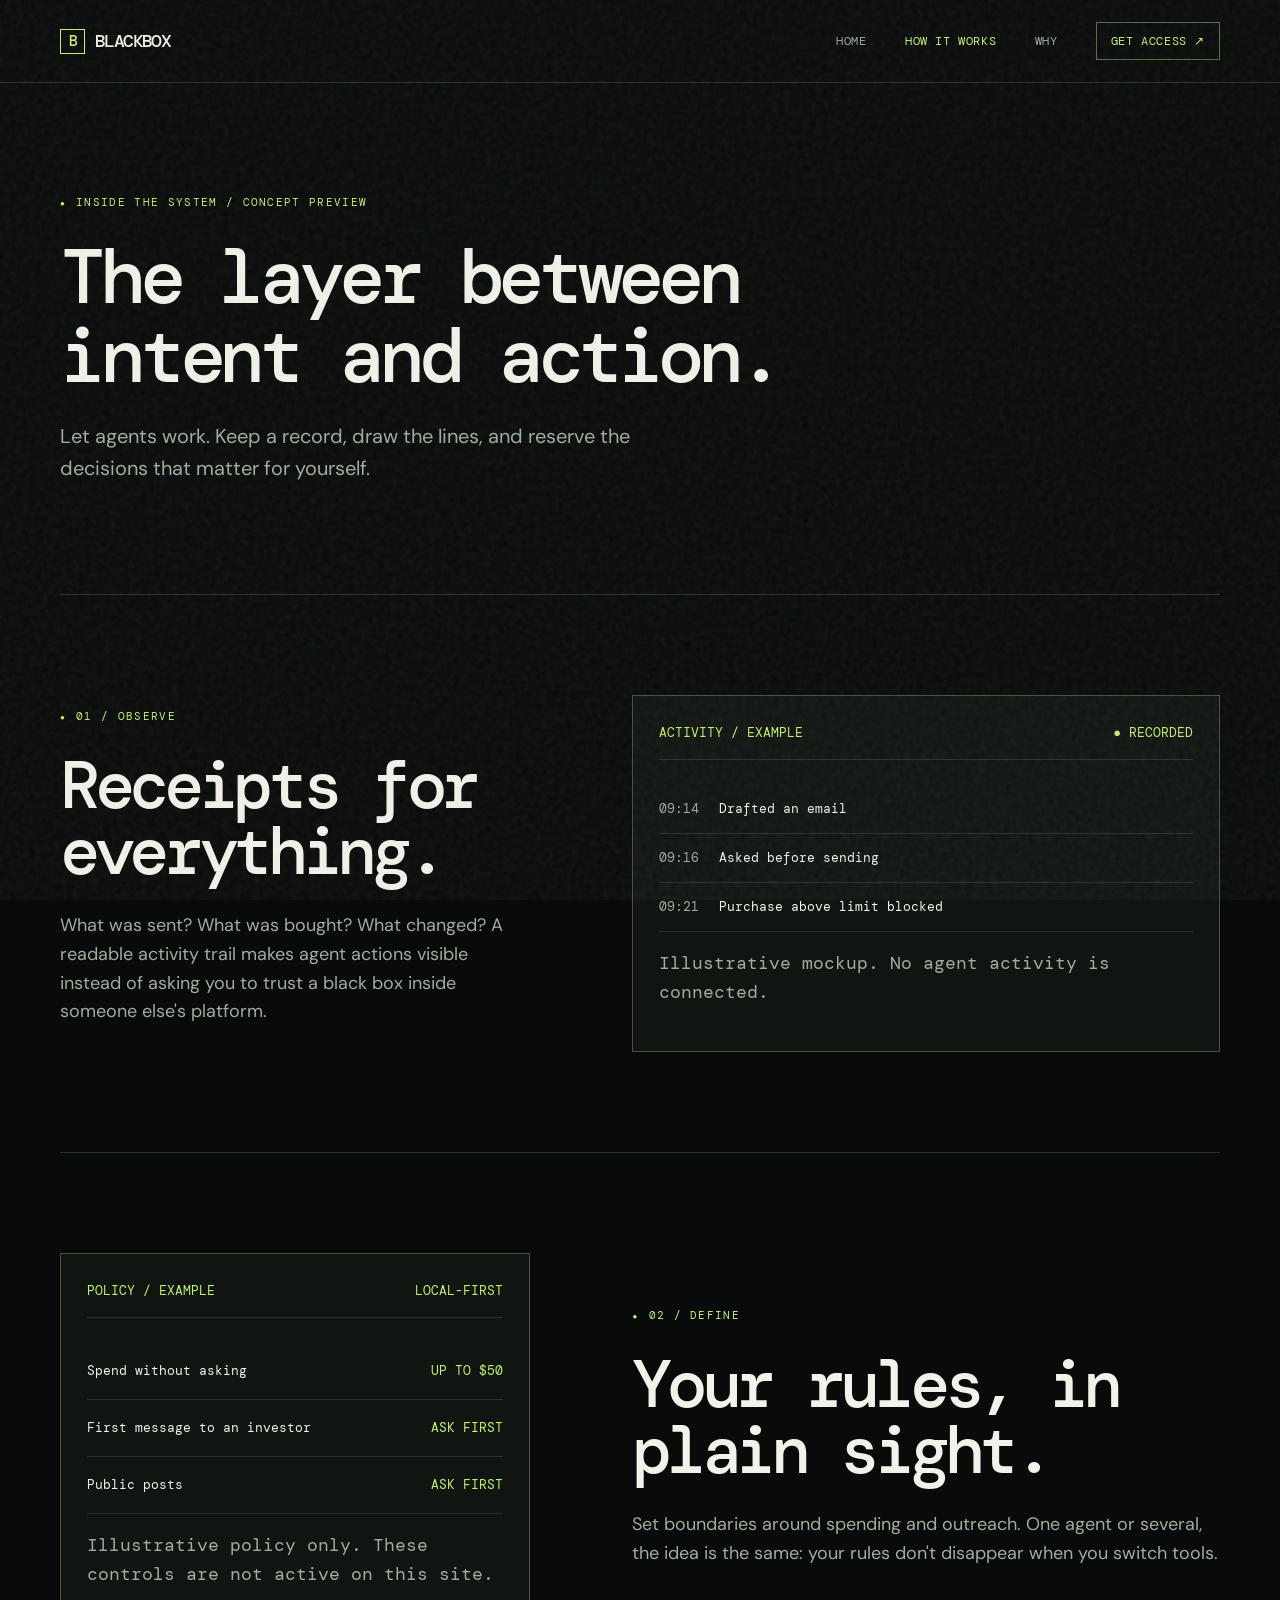
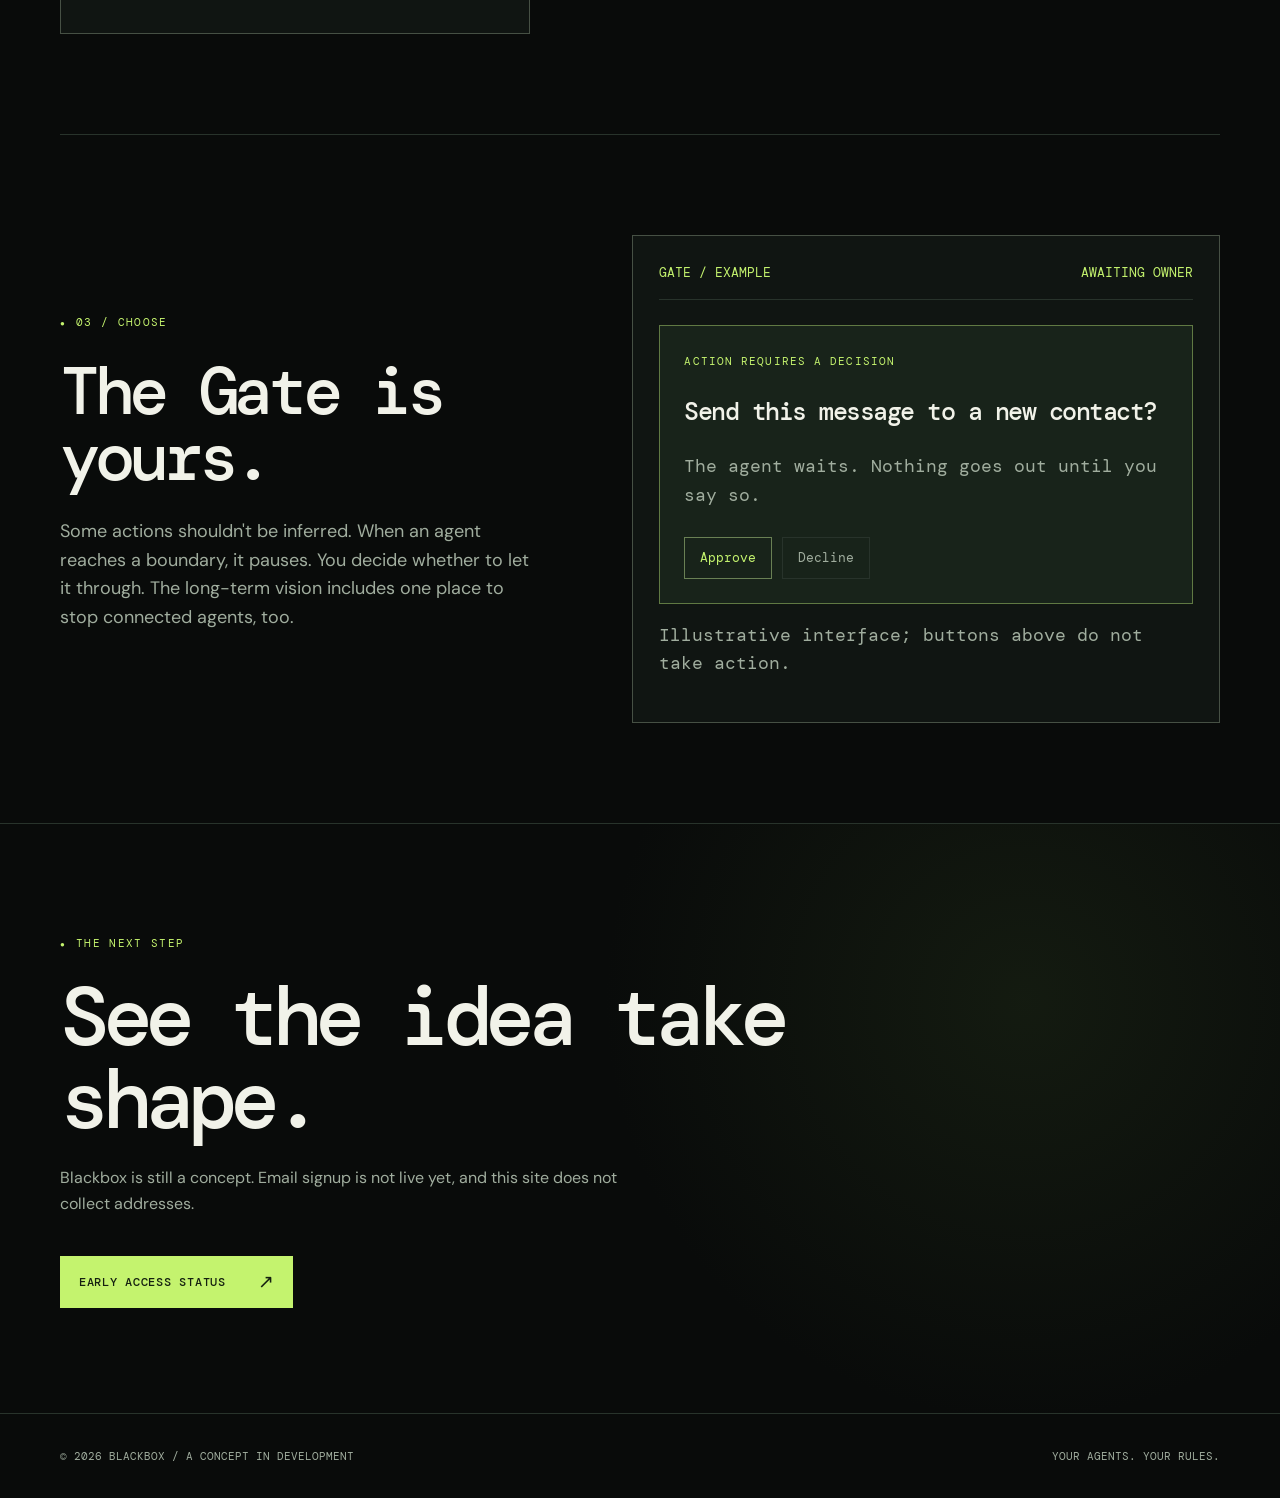
==== how-it-works.html @ 7f0dde43 "Explain receipts, rules and approval gate This file outlines the concept of Blackbox, detailing how " ====
<!doctype html><html lang="en"><head><meta charset="utf-8"><meta name="viewport" content="width=device-width,initial-scale=1"><meta name="theme-color" content="#090b0a"><meta name="description" content="How Blackbox aims to give personal AI agents receipts, rules and a user-controlled gate."><title>How it works | Blackbox</title><link rel="icon" href="favicon.svg" type="image/svg+xml"><link rel="stylesheet" href="styles.css"></head><body><header class="site-header"><div class="wrap header-inner"><a class="logo" href="index.html" aria-label="Blackbox home"><span class="logo-mark">B</span> BLACKBOX</a><nav class="nav" aria-label="Main navigation"><a href="index.html">Home</a><a aria-current="page" href="how-it-works.html">How it works</a><a href="why.html">Why</a><a class="nav-cta" href="index.html#early-access">Get access ↗</a></nav></div></header><main><div class="wrap page-hero"><span class="eyebrow">Inside the system / concept preview</span><h1 class="page-title">The layer between intent and action.</h1><p>Let agents work. Keep a record, draw the lines, and reserve the decisions that matter for yourself.</p></div><div class="wrap"><section class="feature"><div class="feature-copy"><span class="eyebrow">01 / Observe</span><h2>Receipts for everything.</h2><p>What was sent? What was bought? What changed? A readable activity trail makes agent actions visible instead of asking you to trust a black box inside someone else's platform.</p></div><div class="feature-panel" aria-label="Illustrative receipt"><div class="panel-top"><span>ACTIVITY / EXAMPLE</span><span>● RECORDED</span></div><div class="event"><time>09:14</time><strong>Drafted an email</strong></div><div class="event"><time>09:16</time><strong>Asked before sending</strong></div><div class="event"><time>09:21</time><strong>Purchase above limit blocked</strong></div><p class="disclaimer">Illustrative mockup. No agent activity is connected.</p></div></section><section class="feature reverse"><div class="feature-copy"><span class="eyebrow">02 / Define</span><h2>Your rules, in plain sight.</h2><p>Set boundaries around spending and outreach. One agent or several, the idea is the same: your rules don't disappear when you switch tools.</p></div><div class="feature-panel" aria-label="Illustrative rules"><div class="panel-top"><span>POLICY / EXAMPLE</span><span>LOCAL-FIRST</span></div><div class="rule"><span>Spend without asking</span><b>UP TO $50</b></div><div class="rule"><span>First message to an investor</span><b>ASK FIRST</b></div><div class="rule"><span>Public posts</span><b>ASK FIRST</b></div><p class="disclaimer">Illustrative policy only. These controls are not active on this site.</p></div></section><section class="feature"><div class="feature-copy"><span class="eyebrow">03 / Choose</span><h2>The Gate is yours.</h2><p>Some actions shouldn't be inferred. When an agent reaches a boundary, it pauses. You decide whether to let it through. The long-term vision includes one place to stop connected agents, too.</p></div><div class="feature-panel" aria-label="Illustrative approval gate"><div class="panel-top"><span>GATE / EXAMPLE</span><span>AWAITING OWNER</span></div><div class="gate"><span class="gate-label">ACTION REQUIRES A DECISION</span><h3>Send this message to a new contact?</h3><p class="smallnote">The agent waits. Nothing goes out until you say so.</p><div class="gate-choice"><span>Approve</span><span>Decline</span></div></div><p class="disclaimer">Illustrative interface; buttons above do not take action.</p></div></section></div><section class="signup"><div class="wrap"><span class="eyebrow">The next step</span><h2>See the idea take shape.</h2><p>Blackbox is still a concept. Email signup is not live yet, and this site does not collect addresses.</p><a class="action" href="index.html#early-access"><span>Early access status</span><span aria-hidden="true">↗</span></a></div></section></main><footer class="site-footer"><div class="wrap footer-inner"><span>© 2026 BLACKBOX / A CONCEPT IN DEVELOPMENT</span><span>YOUR AGENTS. YOUR RULES.</span></div></footer></body></html>
---- styles.css ----
@import url('https://fonts.googleapis.com/css2?family=DM+Mono:wght@400;500&family=DM+Sans:wght@400;500;600;700&display=swap');
:root{--ink:#090b0a;--panel:#101512;--line:#28332b;--white:#f1f2e9;--muted:#a0ad9e;--acid:#c4f36e;--mono:'DM Mono',monospace;--sans:'DM Sans',sans-serif}*{box-sizing:border-box}html{scroll-behavior:smooth}body{margin:0;background:var(--ink);color:var(--white);font:16px/1.6 var(--sans);overflow-x:hidden}body:before{content:'';position:fixed;inset:0;pointer-events:none;z-index:20;opacity:.07;background-image:url("data:image/svg+xml,%3Csvg viewBox='0 0 180 180' xmlns='http://www.w3.org/2000/svg'%3E%3Cfilter id='n'%3E%3CfeTurbulence type='fractalNoise' baseFrequency='.8' numOctaves='3' stitchTiles='stitch'/%3E%3C/filter%3E%3Crect width='100%25' height='100%25' filter='url(%23n)'/%3E%3C/svg%3E")}a{color:inherit;text-decoration:none}a:focus-visible,input:focus-visible,button:focus-visible{outline:2px solid var(--acid);outline-offset:4px}.wrap{width:min(1160px,calc(100% - 48px));margin:auto}.site-header{border-bottom:1px solid var(--line);position:relative;z-index:2}.header-inner{min-height:82px;display:flex;align-items:center;justify-content:space-between;gap:24px}.logo{font:500 18px var(--mono);letter-spacing:-.09em;display:flex;align-items:center;gap:10px}.logo-mark{display:inline-grid;place-items:center;width:25px;height:25px;border:1.5px solid var(--acid);color:var(--acid);font-size:15px}.nav{display:flex;align-items:center;gap:clamp(18px,3vw,42px);font:12px var(--mono);text-transform:uppercase;letter-spacing:.05em}.nav a{color:var(--muted)}.nav a:hover,.nav a[aria-current=page]{color:var(--acid)}.nav .nav-cta{border:1px solid #556e46;color:var(--acid);padding:10px 14px}.eyebrow,.micro{font:11px/1.5 var(--mono);letter-spacing:.12em;text-transform:uppercase;color:var(--acid)}.micro{color:var(--muted)}.eyebrow:before{content:'●';font-size:8px;margin-right:10px}.hero{min-height:690px;display:grid;grid-template-columns:minmax(0,1.2fr) minmax(280px,.8fr);align-items:center;gap:35px;padding-block:105px 115px;position:relative}.hero:after{content:'';position:absolute;right:4%;top:14%;width:440px;height:440px;background:radial-gradient(circle,#c4f36e20 0%,transparent 67%);pointer-events:none}.hero-copy{position:relative;z-index:1}.hero h1{font:500 clamp(64px,10.2vw,150px)/.87 var(--mono);letter-spacing:-.115em;margin:32px 0 28px;text-transform:uppercase;white-space:nowrap}.hero h1 span{color:var(--acid)}.hero .lede{max-width:560px;font-size:clamp(20px,2vw,27px);line-height:1.35;letter-spacing:-.035em;margin:0 0 24px}.hero .sublede{max-width:530px;color:var(--muted);margin:0 0 32px}.action{display:inline-flex;align-items:center;justify-content:space-between;gap:32px;min-height:52px;background:var(--acid);color:#152010;font:500 12px var(--mono);text-transform:uppercase;letter-spacing:.06em;padding:15px 19px;transition:transform .2s,background .2s}.action:hover{transform:translateY(-3px);background:#dbff9a}.action span:last-child{font-size:19px;line-height:0}.action-outline{background:transparent;color:var(--acid);border:1px solid #617c48}.action-outline:hover{background:#182219}.specimen{border:1px solid #425041;background:linear-gradient(140deg,#172019,#0c100d 70%);padding:18px;transform:rotate(2deg);box-shadow:0 25px 100px #0009;max-width:400px;margin-left:auto;position:relative}.specimen:before{content:'PRIVATE / LOCAL';position:absolute;right:0;top:-27px;font:10px var(--mono);letter-spacing:.1em;color:var(--muted)}.spec-head,.spec-row,.spec-foot{display:flex;justify-content:space-between;gap:12px;font:11px/1.5 var(--mono)}.spec-head{color:var(--acid);border-bottom:1px solid var(--line);padding:3px 1px 16px}.spec-title{font:500 32px/.95 var(--mono);letter-spacing:-.07em;margin:30px 0 12px}.spec-caption{color:var(--muted);font-size:13px;margin:0 0 30px}.spec-row{border-top:1px solid var(--line);padding:13px 1px;color:#d1d9cd}.spec-row span:last-child{color:var(--acid)}.spec-foot{border-top:1px solid var(--line);color:var(--muted);padding-top:16px;margin-top:22px}.spec-foot b{color:var(--acid);font-weight:400}.section{border-top:1px solid var(--line);padding-block:100px}.section-label{display:flex;justify-content:space-between;gap:20px;margin-bottom:45px}.section h2,.page-title{font:500 clamp(42px,6vw,78px)/1.03 var(--mono);letter-spacing:-.08em;margin:0 0 24px}.section-intro{max-width:620px;font-size:19px;color:var(--muted);margin:0 0 46px}.grid-3{display:grid;grid-template-columns:repeat(3,minmax(0,1fr));gap:12px}.pillar{background:var(--panel);border:1px solid var(--line);padding:30px;min-height:290px;display:flex;flex-direction:column}.pillar .number{font:12px var(--mono);color:var(--acid)}.pillar h3{font:500 30px var(--mono);letter-spacing:-.06em;margin:auto 0 12px}.pillar p{color:var(--muted);margin:0;max-width:300px}.statement{padding:100px 0 115px;display:grid;grid-template-columns:1fr 1.5fr;gap:55px}.statement blockquote{font:500 clamp(30px,4vw,54px)/1.17 var(--sans);letter-spacing:-.055em;margin:0}.statement blockquote em{font-style:normal;color:var(--acid)}.signup{border-top:1px solid var(--line);padding-block:105px;background:radial-gradient(circle at 80% 30%,#293a1d55,transparent 38%)}.signup h2{font:500 clamp(42px,6.5vw,85px)/1 var(--mono);letter-spacing:-.09em;max-width:820px;margin:20px 0 24px}.signup p{color:var(--muted);max-width:560px}.signup .action{margin-top:24px}.site-footer{border-top:1px solid var(--line);padding:35px 0;color:var(--muted);font:11px var(--mono)}.footer-inner{display:flex;justify-content:space-between;gap:20px}.page-hero{padding:105px 0 90px}.page-hero .page-title{max-width:900px;margin-top:24px}.page-hero p{font-size:20px;color:var(--muted);max-width:650px}.feature{display:grid;grid-template-columns:minmax(0,.8fr) minmax(0,1fr);gap:clamp(30px,8vw,125px);align-items:center;padding-block:100px;border-top:1px solid var(--line)}.feature.reverse .feature-copy{order:2}.feature h2{font:500 clamp(40px,5.2vw,68px)/1 var(--mono);letter-spacing:-.08em;margin:25px 0}.feature p{color:var(--muted);font-size:18px}.feature-panel{border:1px solid #465044;background:var(--panel);min-height:320px;padding:26px;font:13px/1.7 var(--mono)}.panel-top{display:flex;justify-content:space-between;color:var(--acid);border-bottom:1px solid var(--line);padding-bottom:15px;margin-bottom:25px}.event{display:flex;gap:20px;padding:13px 0;border-bottom:1px solid var(--line)}.event time{color:var(--muted)}.event strong{font-weight:400}.rule{display:flex;justify-content:space-between;gap:20px;padding:17px 0;border-bottom:1px solid var(--line)}.rule b{color:var(--acid);font-weight:400}.gate{padding:24px;border:1px solid #607943;background:#18231a}.gate-label{color:var(--acid);font-size:11px;letter-spacing:.1em}.gate h3{font:500 25px/1.2 var(--mono);letter-spacing:-.06em}.gate-choice{display:flex;gap:10px;margin-top:27px}.gate-choice span{padding:9px 15px;border:1px solid #698054;color:var(--acid)}.gate-choice span+span{border-color:var(--line);color:var(--muted)}.disclaimer{font:11px/1.6 var(--mono);color:var(--muted);margin-top:17px}.manifesto{max-width:820px;padding:20px 0 115px}.manifesto p{font:500 clamp(27px,3.6vw,43px)/1.3 var(--sans);letter-spacing:-.045em;margin:0;padding:45px 0;border-top:1px solid var(--line)}.manifesto p:first-child{border-top:0}.manifesto em{color:var(--acid);font-style:normal}.smallnote{color:var(--muted);font:12px/1.6 var(--mono)}@media(max-width:900px){.hero{grid-template-columns:1fr;min-height:auto;gap:95px;padding-block:85px 80px}.hero h1{font-size:clamp(58px,12vw,110px)}.specimen{margin:0;transform:rotate(0)}.statement{grid-template-columns:1fr}.feature{gap:35px}}@media(max-width:640px){.wrap{width:min(100% - 36px,1160px)}.header-inner{min-height:68px;align-items:flex-start;flex-direction:column;justify-content:center;padding:13px 0;gap:12px}.nav{width:100%;gap:16px;font-size:10px}.nav .nav-cta{margin-left:auto;padding:6px 8px}.hero{padding-top:72px;gap:75px}.hero h1{font-size:clamp(46px,12vw,75px);letter-spacing:-.115em}.hero .lede{font-size:22px}.section,.signup{padding-block:70px}.grid-3{grid-template-columns:1fr}.pillar{min-height:195px}.pillar h3{margin:38px 0 7px}.section-label span:last-child{display:none}.statement{padding:70px 0}.page-hero{padding:72px 0}.feature{grid-template-columns:1fr;padding-block:70px}.feature.reverse .feature-copy{order:0}.feature-panel{min-height:270px}.manifesto{padding-bottom:75px}.footer-inner{flex-direction:column}}
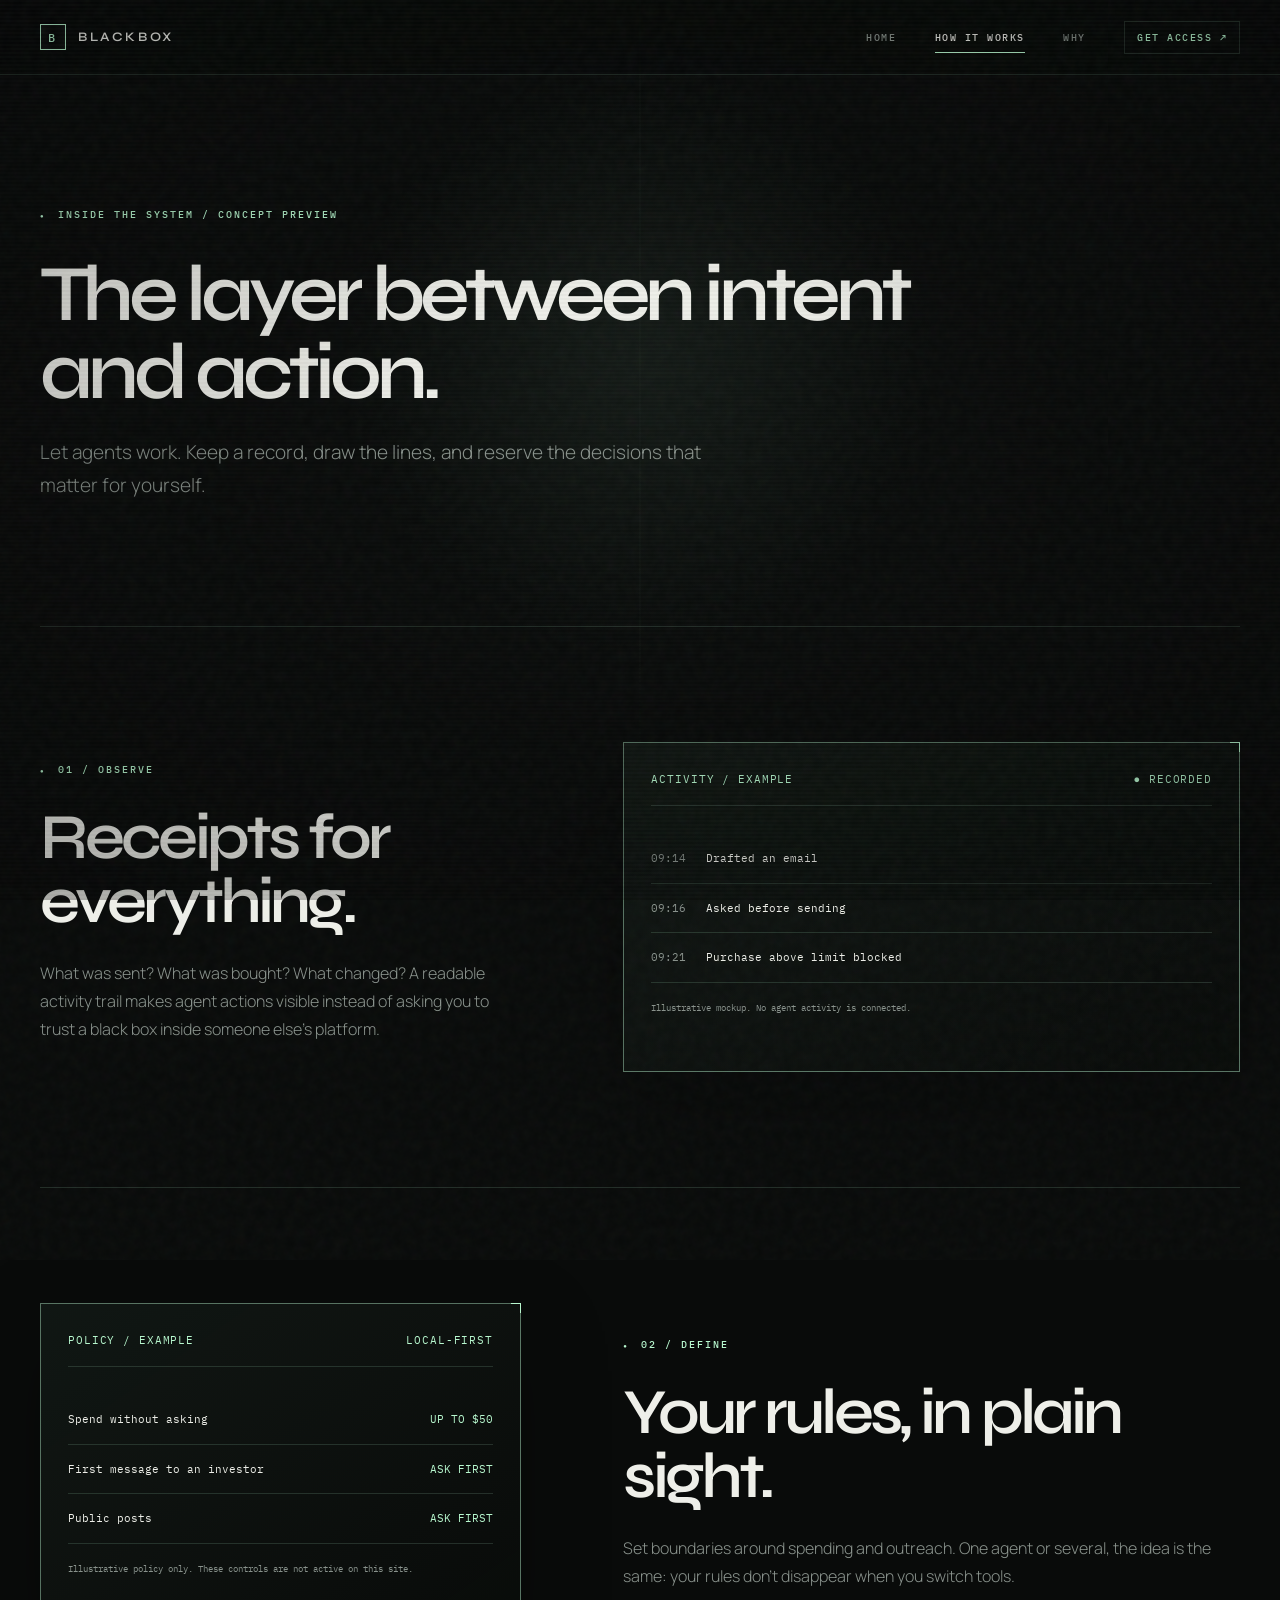
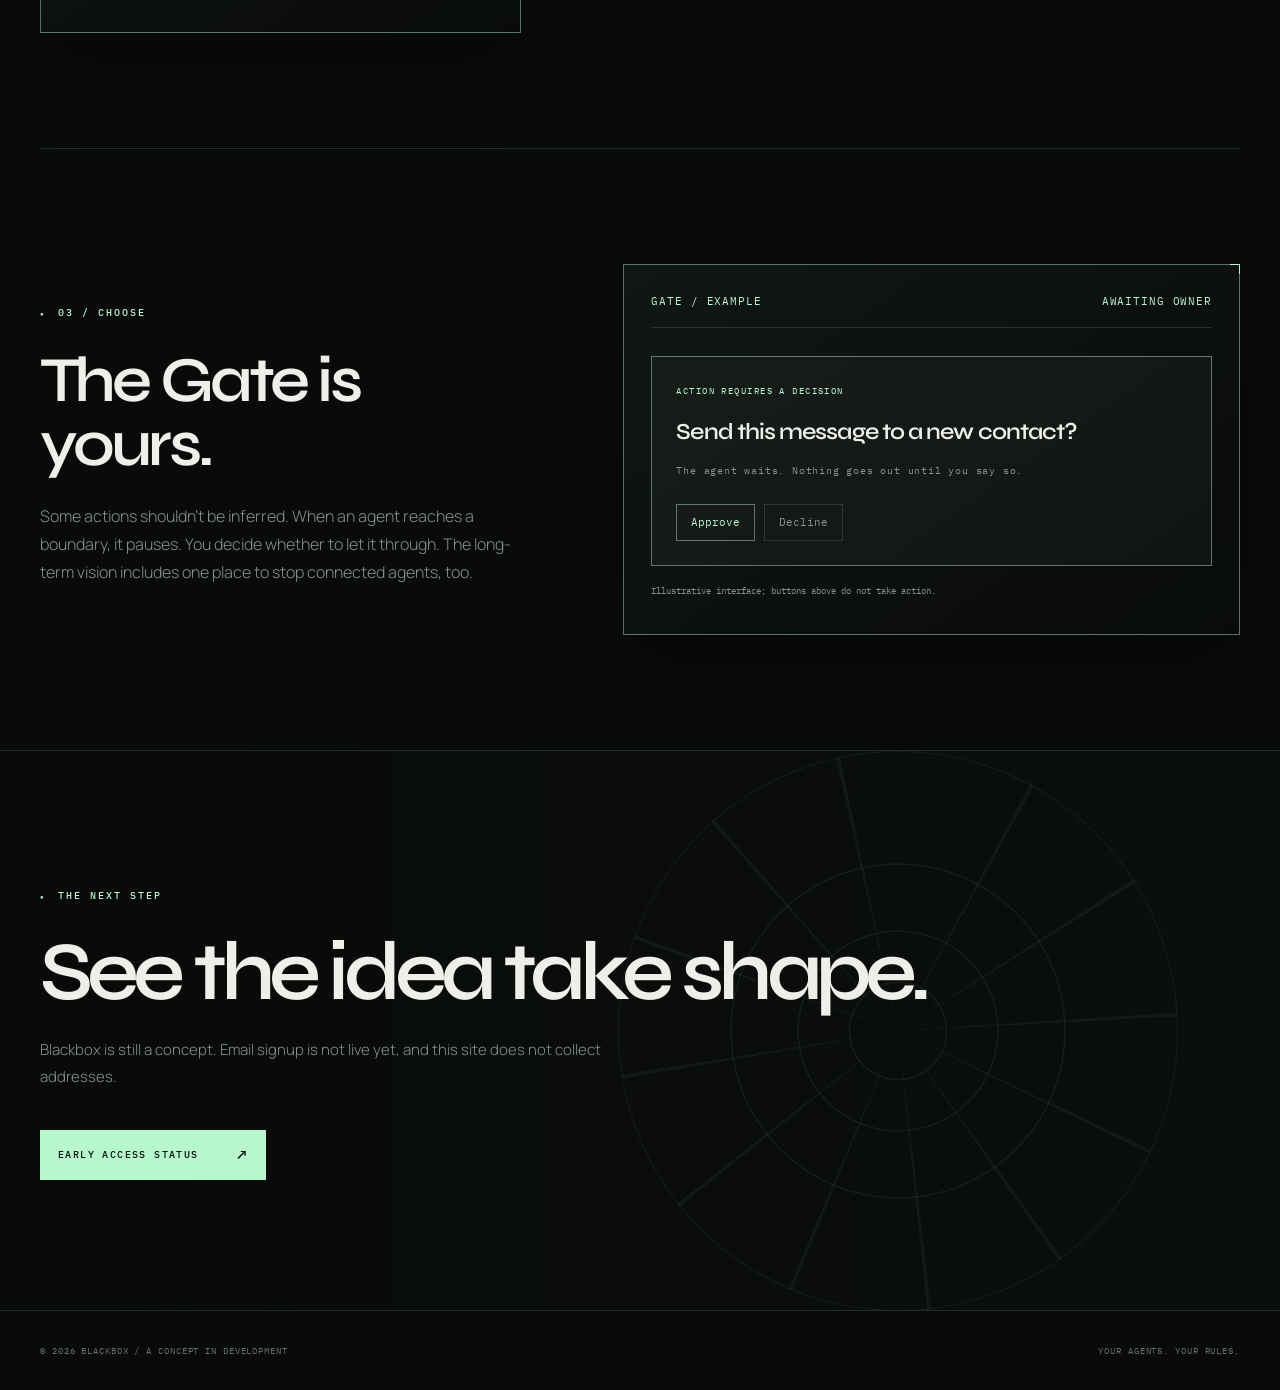
==== commit f112bc3d: "Redesign Blackbox with immersive motion system Co-authored-by: roycemy <roycemy@users.noreply.github" ====
--- a/how-it-works.html
+++ b/how-it-works.html
@@ -1 +1,93 @@
-<!doctype html><html lang="en"><head><meta charset="utf-8"><meta name="viewport" content="width=device-width,initial-scale=1"><meta name="theme-color" content="#090b0a"><meta name="description" content="How Blackbox aims to give personal AI agents receipts, rules and a user-controlled gate."><title>How it works | Blackbox</title><link rel="icon" href="favicon.svg" type="image/svg+xml"><link rel="stylesheet" href="styles.css"></head><body><header class="site-header"><div class="wrap header-inner"><a class="logo" href="index.html" aria-label="Blackbox home"><span class="logo-mark">B</span> BLACKBOX</a><nav class="nav" aria-label="Main navigation"><a href="index.html">Home</a><a aria-current="page" href="how-it-works.html">How it works</a><a href="why.html">Why</a><a class="nav-cta" href="index.html#early-access">Get access ↗</a></nav></div></header><main><div class="wrap page-hero"><span class="eyebrow">Inside the system / concept preview</span><h1 class="page-title">The layer between intent and action.</h1><p>Let agents work. Keep a record, draw the lines, and reserve the decisions that matter for yourself.</p></div><div class="wrap"><section class="feature"><div class="feature-copy"><span class="eyebrow">01 / Observe</span><h2>Receipts for everything.</h2><p>What was sent? What was bought? What changed? A readable activity trail makes agent actions visible instead of asking you to trust a black box inside someone else's platform.</p></div><div class="feature-panel" aria-label="Illustrative receipt"><div class="panel-top"><span>ACTIVITY / EXAMPLE</span><span>● RECORDED</span></div><div class="event"><time>09:14</time><strong>Drafted an email</strong></div><div class="event"><time>09:16</time><strong>Asked before sending</strong></div><div class="event"><time>09:21</time><strong>Purchase above limit blocked</strong></div><p class="disclaimer">Illustrative mockup. No agent activity is connected.</p></div></section><section class="feature reverse"><div class="feature-copy"><span class="eyebrow">02 / Define</span><h2>Your rules, in plain sight.</h2><p>Set boundaries around spending and outreach. One agent or several, the idea is the same: your rules don't disappear when you switch tools.</p></div><div class="feature-panel" aria-label="Illustrative rules"><div class="panel-top"><span>POLICY / EXAMPLE</span><span>LOCAL-FIRST</span></div><div class="rule"><span>Spend without asking</span><b>UP TO $50</b></div><div class="rule"><span>First message to an investor</span><b>ASK FIRST</b></div><div class="rule"><span>Public posts</span><b>ASK FIRST</b></div><p class="disclaimer">Illustrative policy only. These controls are not active on this site.</p></div></section><section class="feature"><div class="feature-copy"><span class="eyebrow">03 / Choose</span><h2>The Gate is yours.</h2><p>Some actions shouldn't be inferred. When an agent reaches a boundary, it pauses. You decide whether to let it through. The long-term vision includes one place to stop connected agents, too.</p></div><div class="feature-panel" aria-label="Illustrative approval gate"><div class="panel-top"><span>GATE / EXAMPLE</span><span>AWAITING OWNER</span></div><div class="gate"><span class="gate-label">ACTION REQUIRES A DECISION</span><h3>Send this message to a new contact?</h3><p class="smallnote">The agent waits. Nothing goes out until you say so.</p><div class="gate-choice"><span>Approve</span><span>Decline</span></div></div><p class="disclaimer">Illustrative interface; buttons above do not take action.</p></div></section></div><section class="signup"><div class="wrap"><span class="eyebrow">The next step</span><h2>See the idea take shape.</h2><p>Blackbox is still a concept. Email signup is not live yet, and this site does not collect addresses.</p><a class="action" href="index.html#early-access"><span>Early access status</span><span aria-hidden="true">↗</span></a></div></section></main><footer class="site-footer"><div class="wrap footer-inner"><span>© 2026 BLACKBOX / A CONCEPT IN DEVELOPMENT</span><span>YOUR AGENTS. YOUR RULES.</span></div></footer></body></html>
+<!doctype html>
+<html lang="en">
+<head>
+  <meta charset="utf-8">
+  <meta name="viewport" content="width=device-width,initial-scale=1">
+  <meta name="theme-color" content="#090b0a">
+  <meta name="description" content="How Blackbox aims to give personal AI agents receipts, rules and a user-controlled gate.">
+  <title>How it works | Blackbox</title>
+  <link rel="icon" href="favicon.svg" type="image/svg+xml">
+  <link rel="stylesheet" href="design.css">
+  <script src="script.js" defer></script>
+</head>
+<body>
+  <div class="atmosphere" aria-hidden="true"></div>
+  <header class="site-header">
+    <div class="wrap header-inner">
+      <a class="logo" href="index.html" aria-label="Blackbox home"><span class="logo-mark">B</span><span>BLACKBOX</span></a>
+      <nav class="nav" aria-label="Main navigation">
+        <a href="index.html">Home</a>
+        <a aria-current="page" href="how-it-works.html">How it works</a>
+        <a href="why.html">Why</a>
+        <a class="nav-cta" href="index.html#early-access">Get access <span aria-hidden="true">↗</span></a>
+      </nav>
+    </div>
+  </header>
+  <main>
+    <div class="wrap page-hero">
+      <span class="eyebrow">Inside the system / concept preview</span>
+      <h1 class="page-title reveal">The layer between intent and action.</h1>
+      <p class="reveal">Let agents work. Keep a record, draw the lines, and reserve the decisions that matter for yourself.</p>
+    </div>
+    <div class="wrap">
+      <section class="feature reveal">
+        <div class="feature-copy">
+          <span class="eyebrow">01 / Observe</span>
+          <h2>Receipts for everything.</h2>
+          <p>What was sent? What was bought? What changed? A readable activity trail makes agent actions visible instead of asking you to trust a black box inside someone else's platform.</p>
+        </div>
+        <div class="feature-panel" aria-label="Illustrative receipt">
+          <div class="panel-top"><span>ACTIVITY / EXAMPLE</span><span>● RECORDED</span></div>
+          <div class="event"><time>09:14</time><strong>Drafted an email</strong></div>
+          <div class="event"><time>09:16</time><strong>Asked before sending</strong></div>
+          <div class="event"><time>09:21</time><strong>Purchase above limit blocked</strong></div>
+          <p class="disclaimer">Illustrative mockup. No agent activity is connected.</p>
+        </div>
+      </section>
+      <section class="feature reverse reveal">
+        <div class="feature-copy">
+          <span class="eyebrow">02 / Define</span>
+          <h2>Your rules, in plain sight.</h2>
+          <p>Set boundaries around spending and outreach. One agent or several, the idea is the same: your rules don't disappear when you switch tools.</p>
+        </div>
+        <div class="feature-panel" aria-label="Illustrative rules">
+          <div class="panel-top"><span>POLICY / EXAMPLE</span><span>LOCAL-FIRST</span></div>
+          <div class="rule"><span>Spend without asking</span><b>UP TO $50</b></div>
+          <div class="rule"><span>First message to an investor</span><b>ASK FIRST</b></div>
+          <div class="rule"><span>Public posts</span><b>ASK FIRST</b></div>
+          <p class="disclaimer">Illustrative policy only. These controls are not active on this site.</p>
+        </div>
+      </section>
+      <section class="feature reveal">
+        <div class="feature-copy">
+          <span class="eyebrow">03 / Choose</span>
+          <h2>The Gate is yours.</h2>
+          <p>Some actions shouldn't be inferred. When an agent reaches a boundary, it pauses. You decide whether to let it through. The long-term vision includes one place to stop connected agents, too.</p>
+        </div>
+        <div class="feature-panel" aria-label="Illustrative approval gate">
+          <div class="panel-top"><span>GATE / EXAMPLE</span><span>AWAITING OWNER</span></div>
+          <div class="gate">
+            <span class="gate-label">ACTION REQUIRES A DECISION</span>
+            <h3>Send this message to a new contact?</h3>
+            <p class="smallnote">The agent waits. Nothing goes out until you say so.</p>
+            <div class="gate-choice"><span>Approve</span><span>Decline</span></div>
+          </div>
+          <p class="disclaimer">Illustrative interface; buttons above do not take action.</p>
+        </div>
+      </section>
+    </div>
+    <section class="signup vault">
+      <div class="vault-rings" aria-hidden="true"></div>
+      <div class="wrap reveal">
+        <span class="eyebrow">The next step</span>
+        <h2>See the idea take shape.</h2>
+        <p>Blackbox is still a concept. Email signup is not live yet, and this site does not collect addresses.</p>
+        <a class="action magnetic" href="index.html#early-access"><span>Early access status</span><span aria-hidden="true">↗</span></a>
+      </div>
+    </section>
+  </main>
+  <footer class="site-footer">
+    <div class="wrap footer-inner"><span>© 2026 BLACKBOX / A CONCEPT IN DEVELOPMENT</span><span>YOUR AGENTS. YOUR RULES.</span></div>
+  </footer>
+</body>
+</html>
--- a/design.css
+++ b/design.css
@@ -0,0 +1,18 @@
+@import url("https://fonts.googleapis.com/css2?family=IBM+Plex+Mono:wght@400;500&family=Manrope:wght@300;400;500&family=Syne:wght@600;700;800&family=Instrument+Serif:ital@0;1&display=swap");
+:root{--ink:#090b0a;--panel:rgba(16,21,18,.72);--line:rgba(193,255,216,.14);--line-bright:rgba(193,255,216,.42);--white:#eeefe9;--muted:#89928c;--phosphor:#b7f7ce;--display:"Syne",sans-serif;--serif:"Instrument Serif",serif;--mono:"IBM Plex Mono",monospace;--sans:"Manrope",sans-serif;--mouse-x:50vw;--mouse-y:40vh}
+*{box-sizing:border-box}html{scroll-behavior:smooth}body{margin:0;background:var(--ink);color:var(--white);font:300 15px/1.75 var(--sans);overflow-x:hidden;opacity:0;animation:page-in .55s ease forwards}body.page-out{animation:page-out .28s ease forwards}
+body:before{content:"";position:fixed;inset:-40%;z-index:100;pointer-events:none;opacity:.035;background-image:url("data:image/svg+xml,%3Csvg viewBox='0 0 180 180' xmlns='http://www.w3.org/2000/svg'%3E%3Cfilter id='n'%3E%3CfeTurbulence type='fractalNoise' baseFrequency='.92' numOctaves='4' stitchTiles='stitch'/%3E%3C/filter%3E%3Crect width='100%25' height='100%25' filter='url(%23n)'/%3E%3C/svg%3E");animation:grain .22s steps(2) infinite}body:after{content:"";position:fixed;inset:0;z-index:99;pointer-events:none;background:linear-gradient(rgba(255,255,255,.012) 50%,rgba(0,0,0,.025) 50%) 0 0/100% 4px,radial-gradient(ellipse at center,transparent 25%,rgba(0,0,0,.3) 100%)}
+.atmosphere{position:fixed;inset:0;z-index:-1;pointer-events:none;background:radial-gradient(500px circle at var(--mouse-x) var(--mouse-y),rgba(183,247,206,.065),transparent 64%),linear-gradient(90deg,transparent 49.9%,rgba(183,247,206,.025) 50%,transparent 50.1%)}a{color:inherit;text-decoration:none}a:focus-visible,button:focus-visible{outline:1px solid var(--phosphor);outline-offset:5px}.wrap{width:min(1200px,calc(100% - 64px));margin-inline:auto}
+.site-header{position:sticky;top:0;z-index:50;border-bottom:1px solid var(--line);background:rgba(9,11,10,.64);backdrop-filter:blur(18px) saturate(130%);-webkit-backdrop-filter:blur(18px) saturate(130%)}.header-inner{min-height:74px;display:flex;align-items:center;justify-content:space-between;gap:32px}.logo{display:flex;align-items:center;gap:12px;font:600 13px var(--display);letter-spacing:.2em}.logo-mark{display:grid;place-items:center;width:26px;height:26px;border:1px solid var(--phosphor);color:var(--phosphor);font:500 12px var(--mono);box-shadow:inset 0 0 12px rgba(183,247,206,.08)}.nav{display:flex;align-items:center;gap:clamp(18px,3vw,42px);font:500 10px var(--mono);text-transform:uppercase;letter-spacing:.15em}.nav a{position:relative;color:var(--muted);transition:color .3s ease}.nav a:not(.nav-cta):after{content:"";position:absolute;height:1px;left:0;right:0;bottom:-9px;background:var(--phosphor);transform:scaleX(0);transform-origin:right;transition:transform .35s ease}.nav a:hover,.nav a[aria-current=page]{color:var(--white)}.nav a:hover:after,.nav a[aria-current=page]:after{transform:scaleX(1);transform-origin:left}.nav-cta{padding:9px 12px;border:1px solid var(--line);color:var(--phosphor)!important}
+.eyebrow,.micro,.number{font:500 10px/1.5 var(--mono);letter-spacing:.2em;text-transform:uppercase;color:var(--phosphor)}.eyebrow:before{content:"●";font-size:6px;margin-right:12px}.micro{color:var(--muted)}
+.hero{min-height:calc(100vh - 74px);display:grid;grid-template-columns:minmax(0,1.25fr) minmax(330px,.75fr);align-items:center;gap:clamp(50px,7vw,110px);padding-block:90px 110px}.hero-copy{position:relative;z-index:1}.hero h1{margin:38px 0 28px;font:800 clamp(62px,9.3vw,142px)/.78 var(--display);letter-spacing:-.09em;white-space:nowrap;text-transform:uppercase}.decode{color:var(--white);text-shadow:0 0 26px rgba(238,239,233,.08)}.decode.is-decoding{color:var(--phosphor)}.hero .lede{max-width:570px;margin:0 0 20px;font-size:clamp(20px,2vw,27px);line-height:1.35;letter-spacing:-.03em;color:#d9ddd7}.hero .sublede{max-width:550px;margin:0 0 34px;color:var(--muted)}
+.action{--mx:0px;--my:0px;position:relative;display:inline-flex;align-items:center;justify-content:space-between;gap:38px;min-height:50px;padding:14px 18px;color:#0a120d;background:var(--phosphor);font:500 10px var(--mono);letter-spacing:.14em;text-transform:uppercase;transform:translate(var(--mx),var(--my));transition:transform .16s ease,box-shadow .3s ease}.action:hover{box-shadow:0 0 34px rgba(183,247,206,.18)}.action>span:last-child{font-size:16px}.action-outline{color:var(--phosphor);background:linear-gradient(var(--ink),var(--ink)) padding-box,linear-gradient(110deg,rgba(183,247,206,.15),var(--phosphor),rgba(183,247,206,.15)) border-box;border:1px solid transparent;background-size:100% 100%,200% 100%;animation:border-drift 3s linear infinite}
+.specimen{position:relative;width:100%;max-width:430px;margin-left:auto;padding:22px;border:1px solid rgba(183,247,206,.28);background:linear-gradient(145deg,rgba(29,39,33,.72),rgba(9,12,10,.86));box-shadow:0 35px 100px rgba(0,0,0,.55),inset 0 0 60px rgba(183,247,206,.025);backdrop-filter:blur(14px);transform-style:preserve-3d;transition:transform .18s ease-out}.specimen:before{content:"PRIVATE / LOCAL";position:absolute;right:0;top:-28px;color:var(--muted);font:9px var(--mono);letter-spacing:.18em}.card-corners:before,.card-corners:after{content:"";position:absolute;width:11px;height:11px;border-color:var(--phosphor);opacity:.8}.card-corners:before{left:-1px;top:-1px;border-left:1px solid;border-top:1px solid}.card-corners:after{right:-1px;bottom:-1px;border-right:1px solid;border-bottom:1px solid}.spec-head,.spec-row,.spec-foot{display:flex;justify-content:space-between;gap:14px;font:400 10px/1.5 var(--mono);letter-spacing:.04em}.spec-head{padding:2px 0 17px;border-bottom:1px solid var(--line);color:var(--phosphor)}.spec-title{margin:34px 0 12px;font:700 31px/.94 var(--display);letter-spacing:-.055em}.spec-title span{display:block;clip-path:inset(0 100% 0 0);animation:title-wipe .8s cubic-bezier(.77,0,.18,1) forwards}.spec-title span:nth-child(2){animation-delay:.2s}.spec-caption{margin:0 0 34px;color:var(--muted);font-size:12px}.spec-row{min-height:44px;align-items:center;padding:12px 0;border-top:1px solid var(--line);color:#c9cec9}.spec-row [data-type]:after{content:"";display:inline-block;width:1px;height:1em;margin-left:3px;vertical-align:-2px;background:var(--phosphor);animation:blink .7s steps(1) infinite}.spec-row.typed [data-type]:after{display:none}.status{color:var(--phosphor);opacity:0;transform:rotateX(90deg)}.status.visible{animation:status-flip .42s steps(3) forwards}.spec-foot{margin-top:22px;padding-top:16px;border-top:1px solid var(--line);color:var(--muted)}.spec-foot b{color:var(--phosphor);font-weight:400}
+.section{padding-block:120px;border-top:1px solid var(--line)}.section-label{display:flex;justify-content:space-between;gap:20px;margin-bottom:54px}.section h2,.page-title{max-width:950px;margin:0 0 24px;font:600 clamp(43px,6.2vw,82px)/.98 var(--display);letter-spacing:-.065em}.section-intro{max-width:610px;margin:0 0 58px;color:var(--muted);font-size:17px}.grid-3{position:relative;display:grid;grid-template-columns:repeat(3,minmax(0,1fr));gap:14px}.journey-line{position:absolute;top:-29px;left:2%;right:2%;height:1px;background:var(--line)}.journey-line span{display:block;width:100%;height:100%;background:var(--phosphor);transform:scaleX(var(--line-progress,0));transform-origin:left;box-shadow:0 0 8px var(--phosphor)}.pillar{--px:50%;--py:50%;position:relative;min-height:305px;display:flex;flex-direction:column;padding:30px;overflow:hidden;border:1px solid var(--line);background:radial-gradient(280px circle at var(--px) var(--py),rgba(183,247,206,.09),transparent 55%),rgba(12,16,14,.72)}.pillar:after{content:"";position:absolute;inset:-1px;pointer-events:none;background:linear-gradient(90deg,transparent 0 20%,var(--phosphor) 48%,transparent 75%) top/220% 1px no-repeat;transform:translateX(-100%);transition:transform .8s cubic-bezier(.2,.7,.2,1)}.pillar:hover:after{transform:translateX(55%)}.pillar .number{color:var(--muted);transition:color .3s ease,text-shadow .3s ease}.pillar:hover .number{color:var(--phosphor);text-shadow:0 0 12px rgba(183,247,206,.3)}.pillar h3{margin:auto 0 12px;font:600 29px var(--display);letter-spacing:-.04em}.pillar p{max-width:290px;margin:0;color:var(--muted)}
+.reveal{opacity:0;transform:translateY(28px);transition:opacity .8s ease var(--delay,0ms),transform .8s cubic-bezier(.2,.7,.2,1) var(--delay,0ms)}.reveal.in-view{opacity:1;transform:translateY(0)}.statement{display:grid;grid-template-columns:.7fr 1.5fr;gap:70px;padding-block:125px 140px}.statement blockquote{margin:0;font:400 clamp(37px,5vw,68px)/1.08 var(--serif);letter-spacing:-.025em}.word{display:inline-block;opacity:.08;transform:translateY(.15em);transition:opacity .5s ease,transform .5s ease}.statement.in-view .word{opacity:1;transform:none;transition-delay:calc(var(--word-index)*70ms)}.statement blockquote em{color:var(--phosphor);font-style:italic}.statement blockquote em .word{background:linear-gradient(105deg,#7ca68b 20%,#effff4 48%,#7ca68b 76%);background-size:220% auto;color:transparent;background-clip:text;-webkit-background-clip:text;animation:shimmer 4.5s linear infinite}
+.signup{position:relative;padding-block:130px;overflow:hidden;border-top:1px solid var(--line);background:linear-gradient(90deg,rgba(9,11,10,.96),rgba(11,16,13,.8))}.signup .wrap{position:relative;z-index:1}.signup h2{max-width:900px;margin:25px 0;font:600 clamp(43px,6.5vw,86px)/.96 var(--display);letter-spacing:-.07em}.signup p{max-width:580px;color:var(--muted)}.signup .action{margin-top:25px}.vault-rings{position:absolute;top:50%;right:8%;width:min(44vw,560px);aspect-ratio:1;border:1px solid var(--line);border-radius:50%;transform:translateY(-50%);background:radial-gradient(circle,transparent 0 12%,var(--line) 12.2% 12.4%,transparent 12.6% 25%,var(--line) 25.2% 25.4%,transparent 25.6% 42%,var(--line) 42.2% 42.4%,transparent 42.6%),repeating-conic-gradient(from 0deg,transparent 0deg 28deg,rgba(183,247,206,.12) 28.4deg 29deg);opacity:.45;animation:vault-turn 45s linear infinite}.smallnote{color:var(--muted);font:10px/1.6 var(--mono);letter-spacing:.08em}
+.site-footer{padding:34px 0;border-top:1px solid var(--line);color:#69716c;font:9px var(--mono);letter-spacing:.1em}.footer-inner{display:flex;justify-content:space-between;gap:20px}.page-hero{padding-block:125px 105px}.page-hero .page-title{margin-top:30px}.page-hero>p{max-width:670px;color:var(--muted);font-size:19px}.feature{display:grid;grid-template-columns:minmax(0,.78fr) minmax(0,1fr);gap:clamp(40px,8vw,130px);align-items:center;padding-block:115px;border-top:1px solid var(--line)}.feature.reverse .feature-copy{order:2}.feature h2{margin:25px 0;font:600 clamp(38px,5vw,65px)/1 var(--display);letter-spacing:-.06em}.feature-copy p{color:var(--muted);font-size:16px}.feature-panel{position:relative;min-height:330px;padding:27px;border:1px solid var(--line-bright);background:linear-gradient(145deg,rgba(19,26,22,.8),rgba(9,12,10,.72));box-shadow:0 28px 80px rgba(0,0,0,.25);font:400 11px/1.7 var(--mono)}.feature-panel:before{content:"";position:absolute;width:9px;height:9px;right:-1px;top:-1px;border-right:1px solid var(--phosphor);border-top:1px solid var(--phosphor)}.panel-top{display:flex;justify-content:space-between;gap:20px;margin-bottom:28px;padding-bottom:16px;border-bottom:1px solid var(--line);color:var(--phosphor);letter-spacing:.08em}.event,.rule{display:flex;gap:20px;padding:15px 0;border-bottom:1px solid var(--line)}.event time{color:var(--muted)}.event strong{font-weight:400}.rule{justify-content:space-between}.rule b{color:var(--phosphor);font-weight:400;text-align:right}.gate{padding:24px;border:1px solid var(--line-bright);background:rgba(183,247,206,.035)}.gate-label{color:var(--phosphor);font-size:9px;letter-spacing:.16em}.gate h3{margin:18px 0;font:600 23px/1.2 var(--display);letter-spacing:-.04em}.gate-choice{display:flex;gap:9px;margin-top:25px}.gate-choice span{padding:8px 14px;border:1px solid var(--line-bright);color:var(--phosphor)}.gate-choice span+span{border-color:var(--line);color:var(--muted)}.disclaimer{margin-top:18px;color:var(--muted);font:9px/1.6 var(--mono)}.manifesto{max-width:900px;padding:10px 0 130px}.manifesto p{margin:0;padding:48px 0;border-top:1px solid var(--line);font:400 clamp(29px,3.8vw,47px)/1.25 var(--serif);letter-spacing:-.02em}.manifesto p:first-child{border-top:0}.manifesto em{color:var(--phosphor);font-style:italic}
+@keyframes page-in{to{opacity:1}}@keyframes page-out{to{opacity:0;transform:translateY(-4px)}}@keyframes grain{0%{transform:translate(2%,-3%)}25%{transform:translate(-4%,2%)}50%{transform:translate(3%,4%)}75%{transform:translate(-2%,-4%)}100%{transform:translate(4%,1%)}}@keyframes blink{50%{opacity:0}}@keyframes title-wipe{to{clip-path:inset(0)}}@keyframes status-flip{50%{opacity:.5;transform:rotateX(-22deg) translateX(2px);filter:blur(1px)}100%{opacity:1;transform:rotateX(0);filter:none}}@keyframes shimmer{to{background-position:-220% center}}@keyframes border-drift{to{background-position:100% 100%,-200% 0}}@keyframes vault-turn{to{transform:translateY(-50%) rotate(360deg)}}
+@media(max-width:900px){.hero{min-height:auto;grid-template-columns:1fr;gap:95px;padding-block:95px}.hero h1{font-size:clamp(62px,14vw,116px)}.specimen{margin:0}.statement{grid-template-columns:1fr}.feature{gap:40px}}
+@media(max-width:680px){.wrap{width:min(100% - 36px,1200px)}.site-header{position:relative}.header-inner{min-height:102px;align-items:flex-start;flex-direction:column;justify-content:center;gap:15px}.nav{width:100%;gap:17px;font-size:8px;letter-spacing:.09em}.nav-cta{margin-left:auto;padding:6px 8px}.hero{padding-block:75px 85px;gap:85px}.hero h1{margin-top:30px;font-size:clamp(45px,15vw,76px);letter-spacing:-.1em}.hero .lede{font-size:20px}.specimen{padding:18px}.section,.signup{padding-block:80px}.section-label span:last-child{display:none}.grid-3{grid-template-columns:1fr;gap:12px}.journey-line{top:0;bottom:0;left:-7px;right:auto;width:1px;height:auto}.journey-line span{transform:scaleY(var(--line-progress,0));transform-origin:top}.pillar{min-height:220px}.pillar h3{margin:48px 0 10px}.statement{gap:38px;padding-block:80px 90px}.statement blockquote{font-size:39px}.vault-rings{right:-42%;width:105vw;opacity:.25}.page-hero{padding-block:80px 65px}.feature{grid-template-columns:1fr;padding-block:75px}.feature.reverse .feature-copy{order:0}.feature-panel{min-height:290px;padding:20px}.manifesto{padding-bottom:80px}.footer-inner{flex-direction:column}}
+@media(prefers-reduced-motion:reduce){html{scroll-behavior:auto}*,*:before,*:after{animation-duration:.01ms!important;animation-iteration-count:1!important;transition-duration:.01ms!important}body{opacity:1}.reveal{opacity:1;transform:none}.word{opacity:1;transform:none}.spec-title span{clip-path:none}.status{opacity:1;transform:none}}
